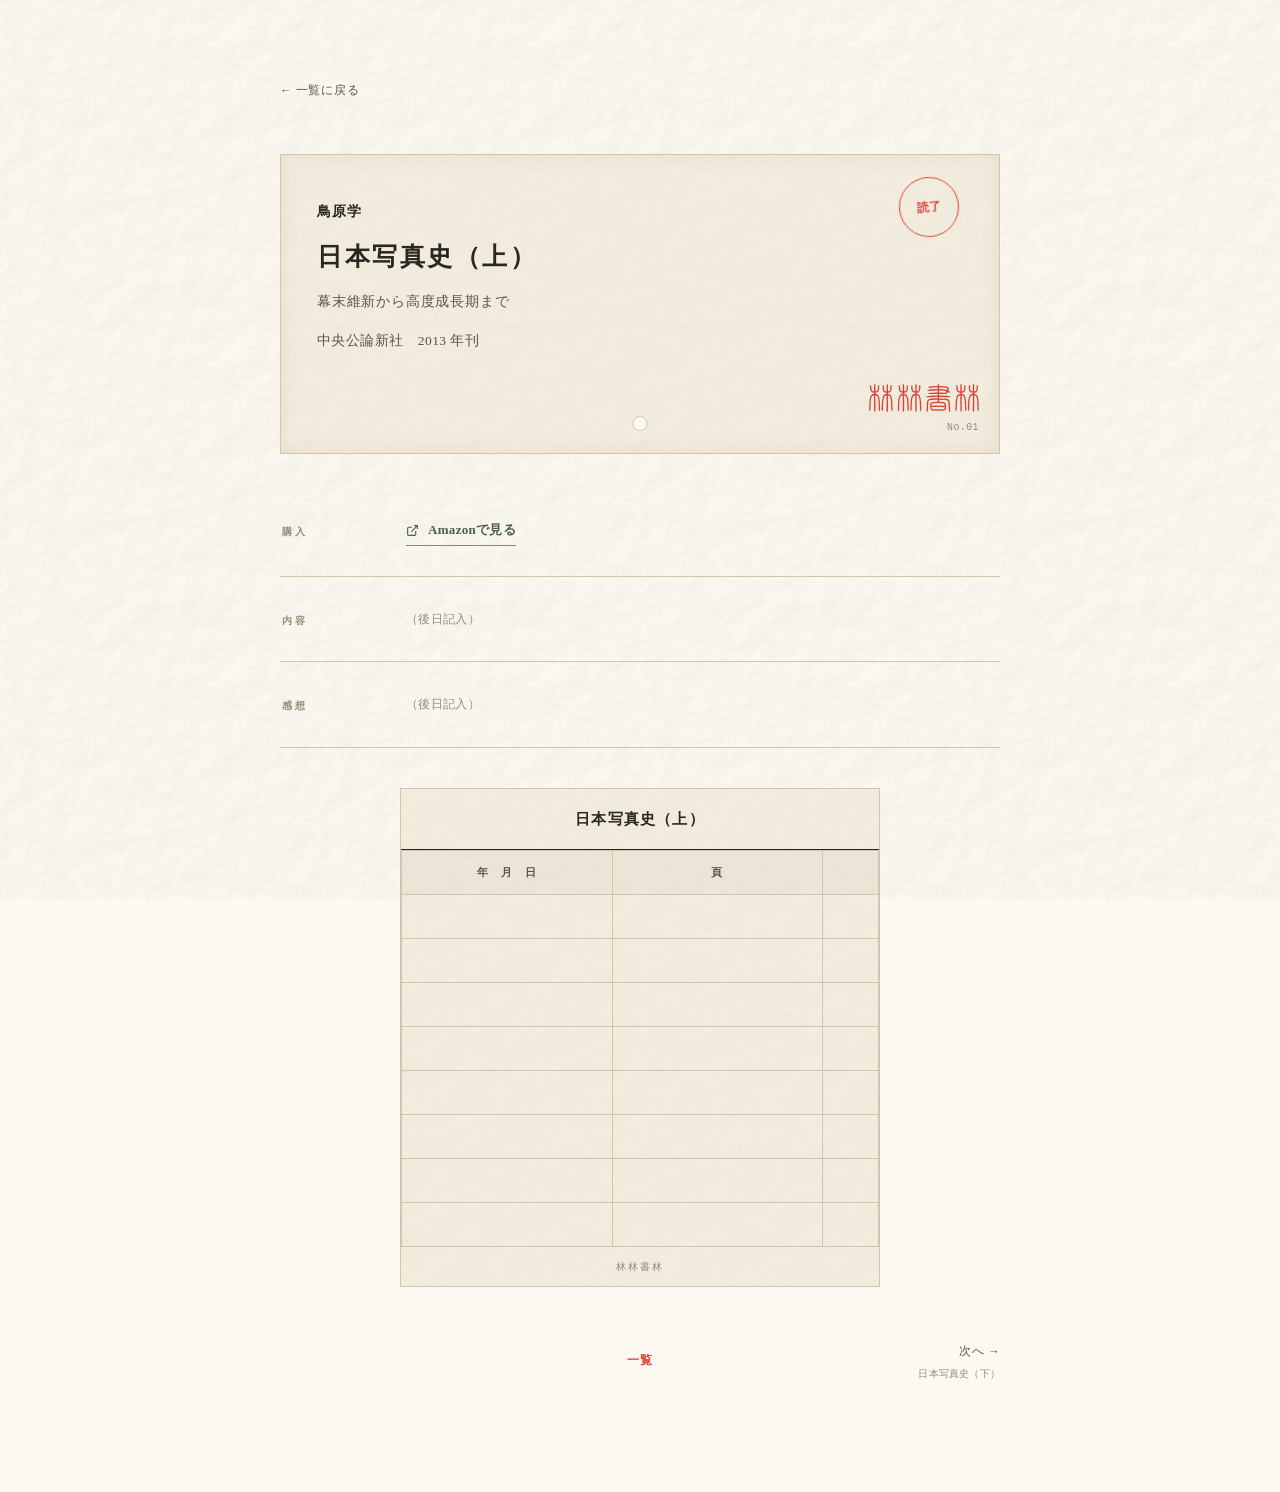
==== book.html @ 2b8a3ee2 "upgrade" ====
<!DOCTYPE html>
<html lang="ja">
<head>
<meta charset="UTF-8" />
<meta name="viewport" content="width=device-width, initial-scale=1.0" />
<link rel="icon" type="image/svg+xml" href="favicon.svg" />
<title id="page-title">林林書林</title>
<link rel="stylesheet" href="style.css" />
</head>
<body>

<svg width="0" height="0" style="position:absolute; overflow:hidden;">
  <filter id="stamp-bleed" x="-30%" y="-30%" width="160%" height="160%">
    <feTurbulence type="fractalNoise" baseFrequency="0.9" numOctaves="2" seed="7" result="noise"/>
    <feDisplacementMap in="SourceGraphic" in2="noise" scale="0.7" xChannelSelector="R" yChannelSelector="G"/>
  </filter>
  <filter id="text-bleed" x="-20%" y="-20%" width="140%" height="140%">
    <feTurbulence type="fractalNoise" baseFrequency="0.75" numOctaves="2" seed="5" result="noise"/>
    <feDisplacementMap in="SourceGraphic" in2="noise" scale="0.7" xChannelSelector="R" yChannelSelector="G"/>
  </filter>
  <filter id="logo-bleed" x="-20%" y="-20%" width="140%" height="140%">
    <feTurbulence type="fractalNoise" baseFrequency="0.6" numOctaves="2" seed="12" result="noise"/>
    <feDisplacementMap in="SourceGraphic" in2="noise" scale="0.9" xChannelSelector="R" yChannelSelector="G"/>
  </filter>
</svg>

<div class="wrap">

  <a href="index.html" class="back-link">&larr; 一覧に戻る</a>

  <article id="detail-root"></article>

  <nav class="pager" id="pager"></nav>

</div>

<script src="data.js"></script>
<script>
  const params = new URLSearchParams(window.location.search);
  let id = parseInt(params.get("id"), 10);
  if (isNaN(id) || id < 0 || id >= BOOKS.length) id = 0;

  const book = BOOKS[id];
  document.getElementById("page-title").textContent = book.title.replace(/\n/g, "") + " ｜ 林林書林";

  const num = String(id + 1).padStart(2, "0");
  const yearLine = book.origYear
    ? `${book.year} 年刊（原著 ${book.origYear} 年）`
    : `${book.year} 年刊`;

  const descText = book.description && book.description.trim()
    ? book.description
    : "（後日記入）";
  const impText = book.impression && book.impression.trim()
    ? book.impression
    : "（後日記入）";
  const descClass = book.description && book.description.trim() ? "" : " is-empty";
  const impClass = book.impression && book.impression.trim() ? "" : " is-empty";

  const status = book.status || "read";
  const stampClass = "stamp--" + status;
  const stampText = { read: "読了", reading: "読書中", unread: "未読" }[status];
  // A stable pseudo-random angle per book, like individually hand-stamped cards.
  const stampAngle = ((((id + 1) * 37) % 17) - 8) + "deg";

  // 返却期限カード風の読書記録。book.log = [{date:"48.3.-6", page:"32"}, ...] を data.js に足すと埋まる。
  const READING_LOG_ROWS = 8;
  const log = book.log || [];
  let logRowsHtml = "";
  for (let i = 0; i < READING_LOG_ROWS; i++) {
    const entry = log[i];
    if (entry) {
      const logAngle = ((((id + 1) * 37 + (i + 1) * 53) % 21) - 10) + "deg";
      logRowsHtml += `
        <tr>
          <td><span class="return-card__value">${entry.date}</span></td>
          <td><span class="return-card__value">${entry.page || ""}</span></td>
          <td class="return-card__stampcol"><span class="return-card__stamp" style="--stamp-angle: ${logAngle}"></span></td>
        </tr>`;
    } else {
      logRowsHtml += `<tr><td>&nbsp;</td><td></td><td></td></tr>`;
    }
  }

  document.getElementById("detail-root").innerHTML = `
    <div class="catalog-card">
      <div class="catalog-card__entry">
        <p class="catalog-card__author">${book.author}</p>
        <p class="catalog-card__title">${book.title}</p>
        ${book.subtitle ? `<p class="catalog-card__subtitle">${book.subtitle}</p>` : ""}
        <p class="catalog-card__pub">${book.publisher ? book.publisher + "　" : ""}${yearLine}</p>
      </div>

      <div class="stamp ${stampClass}" style="--stamp-angle: ${stampAngle}">${stampText}</div>
      <div class="catalog-card__hole"></div>
      <div class="catalog-card__reg-wrap">
        <img class="catalog-card__logo" src="logo.svg" alt="林林書林">
        <span class="catalog-card__reg">No.${num}</span>
      </div>
    </div>

    <div class="detail-body">
      <section class="detail-section">
        <span class="detail-section__label">購入</span>
        <a class="amazon-link" href="${book.amazon}" target="_blank" rel="noopener noreferrer">
          <svg viewBox="0 0 24 24" fill="none" stroke="currentColor" stroke-width="2">
            <path d="M18 13v6a2 2 0 0 1-2 2H5a2 2 0 0 1-2-2V8a2 2 0 0 1 2-2h6" />
            <polyline points="15 3 21 3 21 9" />
            <line x1="10" y1="14" x2="21" y2="3" />
          </svg>
          Amazonで見る
        </a>
      </section>

      <section class="detail-section">
        <span class="detail-section__label">内容</span>
        <p class="detail-text${descClass}">${descText}</p>
      </section>

      <section class="detail-section">
        <span class="detail-section__label">感想</span>
        <p class="detail-text${impClass}">${impText}</p>
      </section>
    </div>

    <section class="return-card">
      <div class="return-card__title">${book.title.replace(/\n/g, "")}</div>
      <table class="return-card__table">
        <thead>
          <tr>
            <th>年　月　日</th>
            <th>頁</th>
            <th class="return-card__stampcol"></th>
          </tr>
        </thead>
        <tbody>
          ${logRowsHtml}
        </tbody>
      </table>
      <div class="return-card__footer">林林書林</div>
    </section>
  `;

  const hasPrev = id > 0;
  const hasNext = id < BOOKS.length - 1;
  const prevBook = hasPrev ? BOOKS[id - 1] : null;
  const nextBook = hasNext ? BOOKS[id + 1] : null;

  document.getElementById("pager").innerHTML = `
    <a class="pager__link pager__link--prev ${hasPrev ? "" : "pager__link--disabled"}"
       href="${hasPrev ? `book.html?id=${id - 1}` : "#"}">
      <span>&larr; 前へ</span>
      ${hasPrev ? `<span class="pager__label-title">${prevBook.title}</span>` : ""}
    </a>
    <a class="pager__home" href="index.html">一覧</a>
    <a class="pager__link pager__link--next ${hasNext ? "" : "pager__link--disabled"}"
       href="${hasNext ? `book.html?id=${id + 1}` : "#"}">
      <span>次へ &rarr;</span>
      ${hasNext ? `<span class="pager__label-title">${nextBook.title}</span>` : ""}
    </a>
  `;
</script>
</body>
</html>
---- style.css ----
:root {
  --paper: #fbf9f2;
  --ink: #2b2620;
  --ink-soft: #5c5344;
  --ink-faint: #948a76;
  --line: #d1c6ac;
  --line-soft: rgba(91, 78, 55, 0.18);
  --accent: #4b5c4f;
  --accent-soft: #7c887e;
  --stamp: #d94236;;
  --serif-display: "CompositeMincho", "游明朝", "Yu Mincho", YuMincho, serif;
  --font-base: "CompositeMincho", "游明朝", "Yu Mincho", YuMincho, serif;
}

@font-face {
  font-family: "CompositeMincho";
  font-weight: 400;
  src: local("Times New Roman"), local("Times");
  unicode-range: U+0000-024F, U+2000-206F, U+2070-209F, U+20A0-20CF;
}
@font-face {
  font-family: "CompositeMincho";
  font-weight: 500;
  src: local("Times New Roman Bold"), local("Times New Roman"), local("Times");
  unicode-range: U+0000-024F, U+2000-206F, U+2070-209F, U+20A0-20CF;
}
@font-face {
  font-family: "CompositeMincho";
  font-weight: 400;
  src: local("游明朝"), local("Yu Mincho"), local("YuMincho"), local("Hiragino Mincho ProN");
  unicode-range: U+3000-30FF, U+3400-4DBF, U+4E00-9FFF, U+F900-FAFF, U+FF00-FFEF;
}
@font-face {
  font-family: "CompositeMincho";
  font-weight: 700;
  src: local("游明朝 Demibold"), local("Yu Mincho Demibold"), local("游明朝"), local("Yu Mincho"), local("YuMincho"), local("Hiragino Mincho ProN");
  unicode-range: U+3000-30FF, U+3400-4DBF, U+4E00-9FFF, U+F900-FAFF, U+FF00-FFEF;
}

* { box-sizing: border-box; }
html { scroll-behavior: smooth; }

body {
  margin: 0;
  font-family: var(--font-base);
  background-color: var(--paper);
  color: var(--ink);
  line-height: 1.9;
  letter-spacing: 0.02em;
  -webkit-font-smoothing: antialiased;
}

.site-header__eyebrow,
.site-title,
.site-meta,
.book-row__num,
.book-row__title,
.book-row__subtitle,
.book-row__author,
.book-row__year,
.book-row__publisher,
.site-footer,
.back-link,
.catalog-card__author,
.catalog-card__title,
.catalog-card__subtitle,
.catalog-card__pub,
.catalog-card__reg,
.detail-section__label,
.amazon-link,
.detail-text,
.pager__link,
.pager__home {
  filter: url(#text-bleed);
}

body::after {
  content: "";
  position: fixed;
  inset: 0;
  pointer-events: none;
  z-index: 0;
  mix-blend-mode: multiply;
  opacity: .38;
  background-image: url("data:image/svg+xml,%3Csvg xmlns='http://www.w3.org/2000/svg' width='320' height='320'%3E%3Cfilter id='p'%3E%3CfeTurbulence type='fractalNoise' baseFrequency='0.035' numOctaves='5' seed='7' stitchTiles='stitch' result='n'/%3E%3CfeDiffuseLighting in='n' lighting-color='white' surfaceScale='1.5' diffuseConstant='1.1' result='l'%3E%3CfeDistantLight azimuth='235' elevation='55'/%3E%3C/feDiffuseLighting%3E%3C/filter%3E%3Crect width='100%25' height='100%25' filter='url(%23p)'/%3E%3C/svg%3E");
  background-size: 320px 320px;
}

::selection { background: rgba(161, 61, 40, 0.15); }
a { color: inherit; text-decoration: none; }

.wrap {
  position: relative;
  z-index: 1;
  width: min(100% - 40px, 720px);
  margin: 0 auto;
  padding: 74px 0 110px;
}

.site-header { margin-bottom: 46px; }

.site-header__eyebrow,
.detail-section__label {
  display: block;
  font-size: 10px;
  font-weight: 600;
  letter-spacing: .3em;
  text-transform: uppercase;
  color: var(--ink-faint);
}

.site-header__eyebrow { margin-bottom: 10px; }

.site-title {
  font-family: var(--serif-display);
  font-size: clamp(28px, 4.5vw, 38px);
  font-weight: 600;
  line-height: 1.4;
  letter-spacing: .1em;
  margin: 0 0 22px;
}

.site-logo {
  display: block;
  width: clamp(240px, 55vw, 420px);
  height: auto;
  filter: url(#logo-bleed);
}

.site-meta {
  display: grid;
  grid-template-columns: 1fr auto;
  gap: 18px;
  align-items: end;
  padding-top: 14px;
  border-top: 1px solid var(--line);
  font-size: 12px;
  color: var(--ink-soft);
}
.site-meta__count { font-variant-numeric: tabular-nums; }

.status-legend {
  display: flex;
  flex-wrap: wrap;
  gap: 8px 16px;
  margin: 0 0 6px;
  padding: 0;
  list-style: none;
  font-size: 10.5px;
  color: var(--ink-faint);
}
.status-legend li { display: inline-flex; align-items: center; gap: 7px; }

.book-list { list-style: none; margin: 0; padding: 0; }
.book-row { margin: 0; border-bottom: 1px solid var(--line); }
.book-row:first-child { border-top: 1px solid var(--line); }

.book-row a {
  display: grid;
  grid-template-columns: 40px minmax(0, 1fr) auto;
  grid-template-areas:
    "num title year"
    "num subtitle year"
    "num author publisher";
  column-gap: 18px;
  row-gap: 5px;
  padding: 22px 4px 21px 2px;
  transition: background-color .15s ease;
}

.book-row a:hover,
.book-row a:focus-visible { background: rgba(91, 78, 55, .05); }
.book-row a:focus-visible { outline: 1px solid var(--accent-soft); outline-offset: -2px; }

.book-row__num {
  grid-area: num;
  font-family: var(--serif-display);
  font-size: 12px;
  color: var(--ink-faint);
  font-variant-numeric: tabular-nums;
  letter-spacing: .06em;
  padding-top: 3px;
}
.book-row__title {
  grid-area: title;
  font-family: var(--serif-display);
  font-size: 17px;
  font-weight: 600;
  line-height: 1.6;
  letter-spacing: .03em;
  overflow-wrap: anywhere;
  white-space: pre-line;
}
.book-row__subtitle { grid-area: subtitle; font-size: 11.5px; line-height: 1.6; color: var(--ink-soft); }
.book-row__author { grid-area: author; margin-top: 5px; font-size: 12px; line-height: 1.6; color: var(--ink-soft); }
.book-row__year {
  grid-area: year;
  justify-self: end;
  align-self: start;
  display: inline-flex;
  align-items: center;
  gap: 8px;
  font-size: 11px;
  color: var(--ink-faint);
  white-space: nowrap;
  font-variant-numeric: tabular-nums;
  padding-top: 4px;
}
.book-row__publisher { grid-area: publisher; justify-self: end; align-self: end; margin-top: 5px; font-size: 10.5px; color: var(--ink-faint); white-space: nowrap; }

.status-dot { width: 6px; height: 6px; border-radius: 50%; flex: 0 0 auto; display: inline-block; }
.status-dot--read { background: var(--stamp); }
.status-dot--reading { background: var(--accent); }
.status-dot--unread { background: transparent; border: 1px solid var(--ink-faint); }

.site-footer { margin-top: 50px; font-family: var(--serif-display); font-size: 11px; color: var(--ink-faint); letter-spacing: .12em; text-align: center; }

.back-link {
  display: inline-flex;
  align-items: center;
  gap: 8px;
  margin-bottom: 52px;
  font-size: 11.5px;
  letter-spacing: .06em;
  color: var(--ink-soft);
  transition: color .15s ease;
}
.back-link:hover { color: var(--stamp); }


.catalog-card {
  position: relative;
  isolation: isolate;
  min-height: 300px;
  background: #f6f0e2;
  border: 1px solid var(--line);
  padding: 44px 36px 52px;
  margin-bottom: 34px;
  overflow: hidden;
}

.catalog-card::before {
  content: "";
  position: absolute;
  inset: 0;
  z-index: 0;
  pointer-events: none;
  mix-blend-mode: multiply;
  opacity: .32;
  background-image:
    url("data:image/svg+xml,%3Csvg xmlns='http://www.w3.org/2000/svg' width='170' height='170'%3E%3Cfilter id='cg'%3E%3CfeTurbulence type='fractalNoise' baseFrequency='0.035' numOctaves='3' seed='31' stitchTiles='stitch' result='n'/%3E%3CfeDiffuseLighting in='n' lighting-color='white' surfaceScale='1.1' diffuseConstant='1' result='l'%3E%3CfeDistantLight azimuth='250' elevation='60'/%3E%3C/feDiffuseLighting%3E%3C/filter%3E%3Crect width='100%25' height='100%25' filter='url(%23cg)'/%3E%3C/svg%3E");
  background-size: 170px 170px;
}
.catalog-card::after {
  content: "";
  position: absolute;
  inset: 0;
  z-index: 0;
  pointer-events: none;
  box-shadow: inset 0 0 18px rgba(150, 108, 45, .1);
}

.stamp,
.catalog-card__hole,
.catalog-card__reg,
.catalog-card__reg-wrap,
.catalog-card__logo {
  position: relative;
  z-index: 1;
}

.catalog-card__entry {
  position: relative;
  z-index: 1;
  display: flex;
  flex-direction: column;
  gap: 11px;
  padding-right: 104px;
}

.catalog-card__author {
  margin: 0;
  font-family: var(--serif-display);
  font-weight: 700;
  font-size: 14px;
  letter-spacing: .06em;
}

.catalog-card__title {
  margin: 0;
  font-family: var(--serif-display);
  font-weight: 600;
  font-size: 25px;
  line-height: 1.65;
  letter-spacing: .1em;
  white-space: pre-line;
}

.catalog-card__subtitle {
  margin: 0;
  font-size: 13.5px;
  letter-spacing: .06em;
  color: var(--ink-soft);
}

.catalog-card__pub {
  margin: 3px 0 0;
  font-size: 13.5px;
  letter-spacing: .03em;
  color: var(--ink-soft);
  font-variant-numeric: tabular-nums;
}

.catalog-card .stamp {
  position: absolute;
  top: 22px;
  right: 40px;
  bottom: auto;
  left: auto;
}

.catalog-card__hole {
  position: absolute;
  bottom: 22px;
  left: 50%;
  transform: translateX(-50%);
  width: 15px;
  height: 15px;
  border-radius: 50%;
  background: var(--paper);
  border: 1px solid var(--line);
}

.catalog-card__reg-wrap {
  position: absolute;
  bottom: 16px;
  right: 20px;
  display: flex;
  flex-direction: column;
  align-items: flex-end;
  gap: 6px;
}

.catalog-card__logo {
  display: block;
  width: 110px;
  height: auto;
  filter: url(#logo-bleed);
}

.catalog-card__reg {
  font-family: "Courier New", Courier, monospace;
  font-size: 10px;
  letter-spacing: .04em;
  color: var(--ink-faint);
}

.stamp {
  position: absolute;
  top: 4px;
  right: 4px;
  width: 60px;
  height: 60px;
  border-radius: 50%;
  display: grid;
  place-items: center;
  font-family: var(--serif-display);
  font-size: 11.5px;
  font-weight: 700;
  line-height: 1.3;
  letter-spacing: .04em;
  text-align: center;
  transform: rotate(var(--stamp-angle, -6deg));
  background: transparent;
  filter: url(#stamp-bleed);
}

.stamp--read {
  color: var(--stamp);
  border: 1.4px solid var(--stamp);
}
.stamp--reading {
  color: var(--accent);
  border: 1.4px solid var(--accent);
}
.stamp--unread {
  color: var(--ink-faint);
  border: 1.4px dashed var(--ink-faint);
}

.detail-body { margin-top: 6px; }
.detail-section { display: grid; grid-template-columns: 100px minmax(0, 1fr); gap: 24px; padding: 30px 2px; border-bottom: 1px solid var(--line); }
.detail-section__label { padding-top: 4px; }
.amazon-link { width: fit-content; display: inline-flex; align-items: center; gap: 9px; font-size: 13px; font-weight: 600; color: var(--accent); border-bottom: 1px solid var(--accent-soft); padding-bottom: 2px; transition: color .15s ease, border-color .15s ease; }
.amazon-link:hover { color: var(--stamp); border-color: var(--stamp); }
.amazon-link svg { width: 13px; height: 13px; }
.detail-text { margin: 0; font-size: 14px; line-height: 2.05; white-space: pre-wrap; text-align: justify;}
.detail-text.is-empty { color: var(--ink-faint); font-size: 12px; }

/* 図書館の返却期限カード風。読んだ日とページを記録する */
.return-card {
  position: relative;
  isolation: isolate;
  background: #f6f0e2;
  border: 1px solid var(--line);
  margin: 40px auto 0;
  max-width: 480px;
  overflow: hidden;
}

.return-card::before {
  content: "";
  position: absolute;
  inset: 0;
  z-index: 0;
  pointer-events: none;
  mix-blend-mode: multiply;
  opacity: .32;
  background-image:
    url("data:image/svg+xml,%3Csvg xmlns='http://www.w3.org/2000/svg' width='170' height='170'%3E%3Cfilter id='rg'%3E%3CfeTurbulence type='fractalNoise' baseFrequency='0.035' numOctaves='3' seed='44' stitchTiles='stitch' result='n'/%3E%3CfeDiffuseLighting in='n' lighting-color='white' surfaceScale='1.1' diffuseConstant='1' result='l'%3E%3CfeDistantLight azimuth='250' elevation='60'/%3E%3C/feDiffuseLighting%3E%3C/filter%3E%3Crect width='100%25' height='100%25' filter='url(%23rg)'/%3E%3C/svg%3E");
  background-size: 170px 170px;
}

.return-card__title,
.return-card__table,
.return-card__footer {
  position: relative;
  z-index: 1;
}

.return-card__title {
  text-align: center;
  font-family: var(--serif-display);
  font-weight: 700;
  font-size: 15px;
  letter-spacing: .08em;
  padding: 16px 20px;
  border-bottom: 1px solid var(--ink);
  filter: url(#text-bleed);
}

.return-card__table {
  width: 100%;
  border-collapse: collapse;
  table-layout: fixed;
}

.return-card__table th,
.return-card__table td {
  position: relative;
  border: 1px solid var(--line);
  padding: 9px 10px;
  font-size: 12.5px;
  text-align: center;
  vertical-align: middle;
  font-variant-numeric: tabular-nums;
  height: 44px;
}

.return-card__table th {
  font-weight: 600;
  font-size: 11px;
  letter-spacing: .1em;
  color: var(--ink-soft);
  background: rgba(43, 38, 32, .03);
}

.return-card__value {
  position: absolute;
  inset: 9px 10px;
  display: flex;
  align-items: center;
  justify-content: center;
  font-family: var(--serif-display);
  font-weight: 700;
  font-size: 13.5px;
  letter-spacing: .04em;
  line-height: 1.3;
  filter: url(#text-bleed);
}

.return-card__table th:first-child,
.return-card__table th:nth-child(2),
.return-card__table td:first-child,
.return-card__table td:nth-child(2) {
  width: calc((100% - 56px) / 2);
}

.return-card__stampcol { width: 56px; }

.return-card__stamp {
  position: absolute;
  top: 50%;
  left: 50%;
  width: 40px;
  height: 40px;
  margin: -15px 0 0 -15px;
  background-image: url("stamp.svg");
  background-size: contain;
  background-repeat: no-repeat;
  background-position: center;
  transform: rotate(var(--stamp-angle, -6deg));
  filter: url(#stamp-bleed);
}

.return-card__footer {
  text-align: center;
  padding: 10px;
  font-family: var(--serif-display);
  font-size: 10px;
  letter-spacing: .18em;
  color: var(--ink-faint);
  filter: url(#text-bleed);
}

.pager {
  display: grid;
  grid-template-columns: 1fr auto 1fr;
  align-items: center;
  margin-top: 54px;
  font-size: 11.5px;
  letter-spacing: .05em;
}
.pager__link { color: var(--ink-soft); transition: color .15s ease; }
.pager__link:hover { color: var(--stamp); }
.pager__link--prev { justify-self: start; }
.pager__link--next { justify-self: end; text-align: right; }
.pager__link--disabled { visibility: hidden; }
.pager__home { justify-self: center; color: var(--stamp); font-weight: 600; }
.pager__label-title { display: block; max-width: 180px; margin-top: 4px; color: var(--ink-faint); font-family: var(--serif-display); font-size: 10px; line-height: 1.45; letter-spacing: .02em; }

@media (max-width: 620px) {
  .site-header__eyebrow,
  .site-title,
  .site-meta,
  .book-row__num,
  .book-row__title,
  .book-row__subtitle,
  .book-row__author,
  .book-row__year,
  .book-row__publisher,
  .site-footer,
  .back-link,
  .catalog-card__label,
  .catalog-card__author,
  .catalog-card__title,
  .catalog-card__subtitle,
  .catalog-card__pub,
  .catalog-card__reg,
  .detail-section__label,
  .amazon-link,
  .detail-text,
  .return-card__title,
  .return-card__value,
  .return-card__footer,
  .pager__link,
  .pager__home {
    filter: none;
  }
  .wrap { width: min(100% - 32px, 720px); padding: 46px 0 84px; }
  .site-header { margin-bottom: 34px; }
  .site-title { font-size: 27px; margin-bottom: 16px; }
  .status-legend { gap: 6px 13px; }
  .book-row a {
    grid-template-columns: 28px minmax(0, 1fr);
    grid-template-areas:
      "num title"
      "num subtitle"
      "num author"
      "num year"
      "num publisher";
    padding: 19px 2px;
    column-gap: 10px;
  }
  .book-row__title { font-size: 15.5px; }
  .book-row__year,
  .book-row__publisher { justify-self: start; padding-top: 3px; }
  .catalog-card { padding: 36px 22px 60px; min-height: 280px; }
  .catalog-card__entry { padding-right: 84px; }
  .catalog-card__title { font-size: 16.5px; letter-spacing: .06em; }
  .catalog-card .stamp { top: 12px; right: 20px; }
  .catalog-card__reg-wrap { right: 22px; }
  .detail-section { grid-template-columns: 1fr; gap: 10px; padding: 24px 2px; }
  .return-card__title { font-size: 13.5px; padding: 13px 14px; }
  .return-card__table th,
  .return-card__table td { padding: 7px 6px; font-size: 11.5px; }
  .return-card__value { inset: 7px 6px; }
  .return-card__stampcol { width: 44px; }
  .return-card__table th:first-child,
  .return-card__table th:nth-child(2),
  .return-card__table td:first-child,
  .return-card__table td:nth-child(2) { width: calc((100% - 44px) / 2); }
  .return-card__stamp { width: 24px; height: 24px; margin: -12px 0 0 -12px; }
  .pager__label-title { display: none; }
}

@media (prefers-reduced-motion: reduce) {
  * { transition: none !important; scroll-behavior: auto !important; }
}
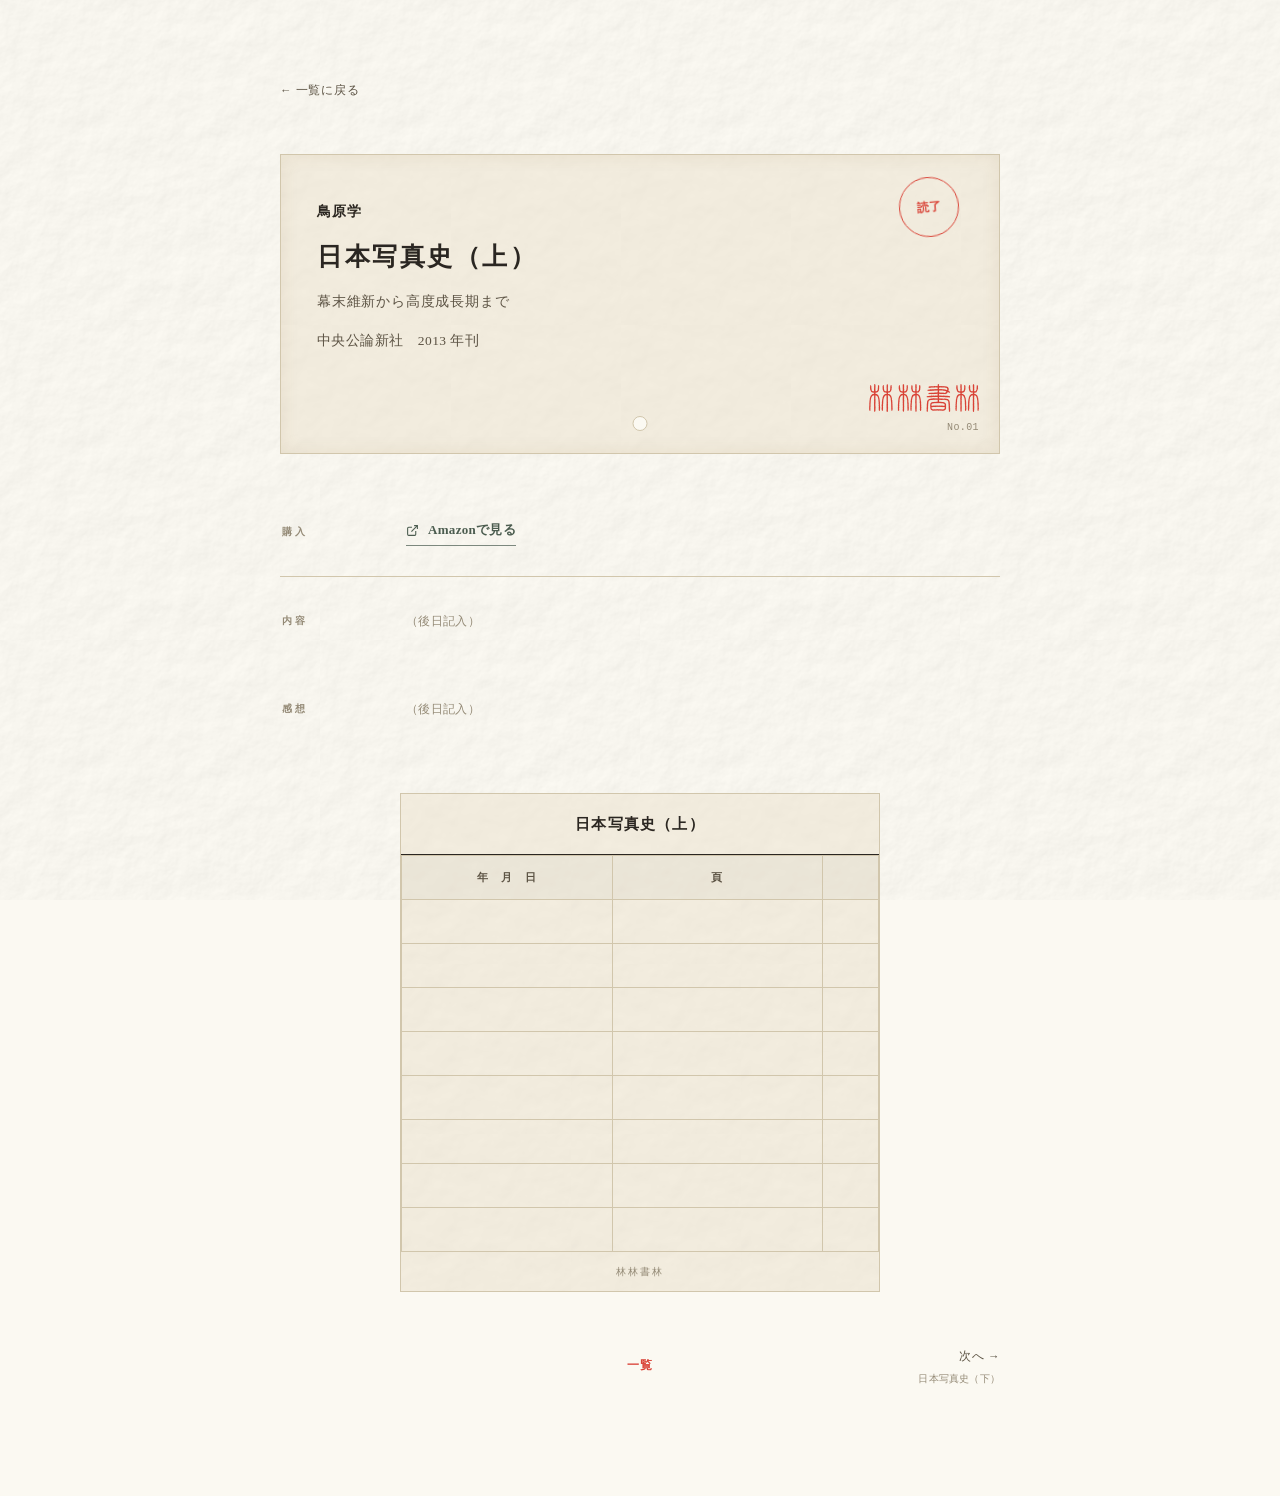
==== commit 7f3d25a4: "upgrade" ====
--- a/book.html
+++ b/book.html
@@ -51,11 +51,22 @@
   const descText = book.description && book.description.trim()
     ? book.description
     : "（後日記入）";
-  const impText = book.impression && book.impression.trim()
-    ? book.impression
-    : "（後日記入）";
   const descClass = book.description && book.description.trim() ? "" : " is-empty";
-  const impClass = book.impression && book.impression.trim() ? "" : " is-empty";
+
+  // 感想は日付付きで増やしていける配列方式。
+  // book.impressions = [{ date: "26.7.12", text: "..." }, ...] を data.js に足すたびに1件ずつ増える。
+  const impressions = book.impressions || [];
+  let impressionsHtml = "";
+  if (impressions.length) {
+    impressionsHtml = impressions.map((entry, i) => `
+      <details class="impression-entry"${i === impressions.length - 1 ? " open" : ""}>
+        <summary class="impression-entry__date">${entry.date || "（日付未記入）"}</summary>
+        <p class="detail-text">${entry.text}</p>
+      </details>
+    `).join("");
+  } else {
+    impressionsHtml = `<p class="detail-text is-empty">（後日記入）</p>`;
+  }
 
   const status = book.status || "read";
   const stampClass = "stamp--" + status;
@@ -117,9 +128,11 @@
         <p class="detail-text${descClass}">${descText}</p>
       </section>
 
-      <section class="detail-section">
+      <section class="detail-section detail-section--impressions">
         <span class="detail-section__label">感想</span>
-        <p class="detail-text${impClass}">${impText}</p>
+        <div class="detail-impressions">
+          ${impressionsHtml}
+        </div>
       </section>
     </div>
 
--- a/style.css
+++ b/style.css
@@ -69,6 +69,7 @@
 .detail-section__label,
 .amazon-link,
 .detail-text,
+.detail-date,
 .pager__link,
 .pager__home {
   filter: url(#text-bleed);
@@ -390,14 +391,80 @@
 
 .detail-body { margin-top: 6px; }
 .detail-section { display: grid; grid-template-columns: 100px minmax(0, 1fr); gap: 24px; padding: 30px 2px; border-bottom: 1px solid var(--line); }
+.detail-section--impressions { border-bottom: none; }
+.detail-section:has(+ .detail-section--impressions) { border-bottom: none; }
+.detail-section__label { padding-top: 4px; }
 .detail-section__label { padding-top: 4px; }
 .amazon-link { width: fit-content; display: inline-flex; align-items: center; gap: 9px; font-size: 13px; font-weight: 600; color: var(--accent); border-bottom: 1px solid var(--accent-soft); padding-bottom: 2px; transition: color .15s ease, border-color .15s ease; }
 .amazon-link:hover { color: var(--stamp); border-color: var(--stamp); }
 .amazon-link svg { width: 13px; height: 13px; }
-.detail-text { margin: 0; font-size: 14px; line-height: 2.05; white-space: pre-wrap; text-align: justify;}
-.detail-text.is-empty { color: var(--ink-faint); font-size: 12px; }
-
-/* 図書館の返却期限カード風。読んだ日とページを記録する */
+.detail-text {
+  margin: 0;
+  font-size: 14px;
+  line-height: 28px;
+  white-space: pre-wrap;
+  text-align: justify;
+  background-image: linear-gradient(to bottom, transparent 27px, var(--line-soft) 27px, var(--line-soft) 28px, transparent 28px);
+  background-size: 100% 28px;
+  background-repeat: repeat-y;
+  background-origin: content-box;
+}
+.detail-text a {text-decoration: underline; text-underline-offset: 2px; text-decoration-thickness: 0.5px}
+.detail-text.is-empty { color: var(--ink-faint); font-size: 12px; background-image: none; }
+
+.detail-date {
+  margin: 6px 0 0;
+  text-align: right;
+  font-family: var(--serif-display);
+  font-size: 12px;
+  letter-spacing: .06em;
+  color: var(--ink-faint);
+  font-variant-numeric: tabular-nums;
+}
+
+.impression-entry {
+  border-bottom: 1px dashed var(--line);   /* ← 各項目の下線。太さ・色・実線/点線はここ */
+}
+.impression-entry:first-of-type {
+  border-top: 1px dashed var(--line);      /* ← 一番上の項目にも上線をつけている */
+}
+.impression-entry .detail-text {
+  padding: 4px 0 18px;                     /* ← 開いたときの文章の余白 */
+}
+
+.impression-entry__date {
+  display: flex;
+  align-items: center;
+  gap: 10px;
+  padding: 14px 24px 14px 0;                /* ← 日付部分（クリックできる帯）の余白の大きさ */
+  cursor: pointer;
+  font-family: var(--serif-display);
+  font-size: 13px;                          /* ← 日付の文字サイズ */
+  font-weight: 700;
+  letter-spacing: .05em;
+  color: var(--ink-soft);                   /* ← 日付の文字色（閉じてる時） */
+  filter: url(#text-bleed);
+}
+
+.impression-entry__date::after {
+  content: "＋";                            /* ← 閉じてる時のマーク。好きな記号に変えられる */
+  right: 2px;
+  font-size: 13px;
+  color: var(--ink-faint);                  /* ← マークの色 */
+}
+.impression-entry[open] > .impression-entry__date::after {
+  content: "－";                            /* ← 開いてる時のマーク */
+}
+.impression-entry__date:hover {
+  color: var(--stamp);
+}
+
+.detail-impressions .detail-text-wrap + .detail-text-wrap {
+  margin-top: 26px;
+  padding-top: 26px;
+  border-top: 1px dashed var(--line);
+}
+
 .return-card {
   position: relative;
   isolation: isolate;
@@ -530,33 +597,6 @@
 .pager__label-title { display: block; max-width: 180px; margin-top: 4px; color: var(--ink-faint); font-family: var(--serif-display); font-size: 10px; line-height: 1.45; letter-spacing: .02em; }
 
 @media (max-width: 620px) {
-  .site-header__eyebrow,
-  .site-title,
-  .site-meta,
-  .book-row__num,
-  .book-row__title,
-  .book-row__subtitle,
-  .book-row__author,
-  .book-row__year,
-  .book-row__publisher,
-  .site-footer,
-  .back-link,
-  .catalog-card__label,
-  .catalog-card__author,
-  .catalog-card__title,
-  .catalog-card__subtitle,
-  .catalog-card__pub,
-  .catalog-card__reg,
-  .detail-section__label,
-  .amazon-link,
-  .detail-text,
-  .return-card__title,
-  .return-card__value,
-  .return-card__footer,
-  .pager__link,
-  .pager__home {
-    filter: none;
-  }
   .wrap { width: min(100% - 32px, 720px); padding: 46px 0 84px; }
   .site-header { margin-bottom: 34px; }
   .site-title { font-size: 27px; margin-bottom: 16px; }
@@ -590,7 +630,7 @@
   .return-card__table th:nth-child(2),
   .return-card__table td:first-child,
   .return-card__table td:nth-child(2) { width: calc((100% - 44px) / 2); }
-  .return-card__stamp { width: 24px; height: 24px; margin: -12px 0 0 -12px; }
+  .return-card__stamp { width: 38px; height: 38px; margin: -12px 0 0 -12px; }
   .pager__label-title { display: none; }
 }
 
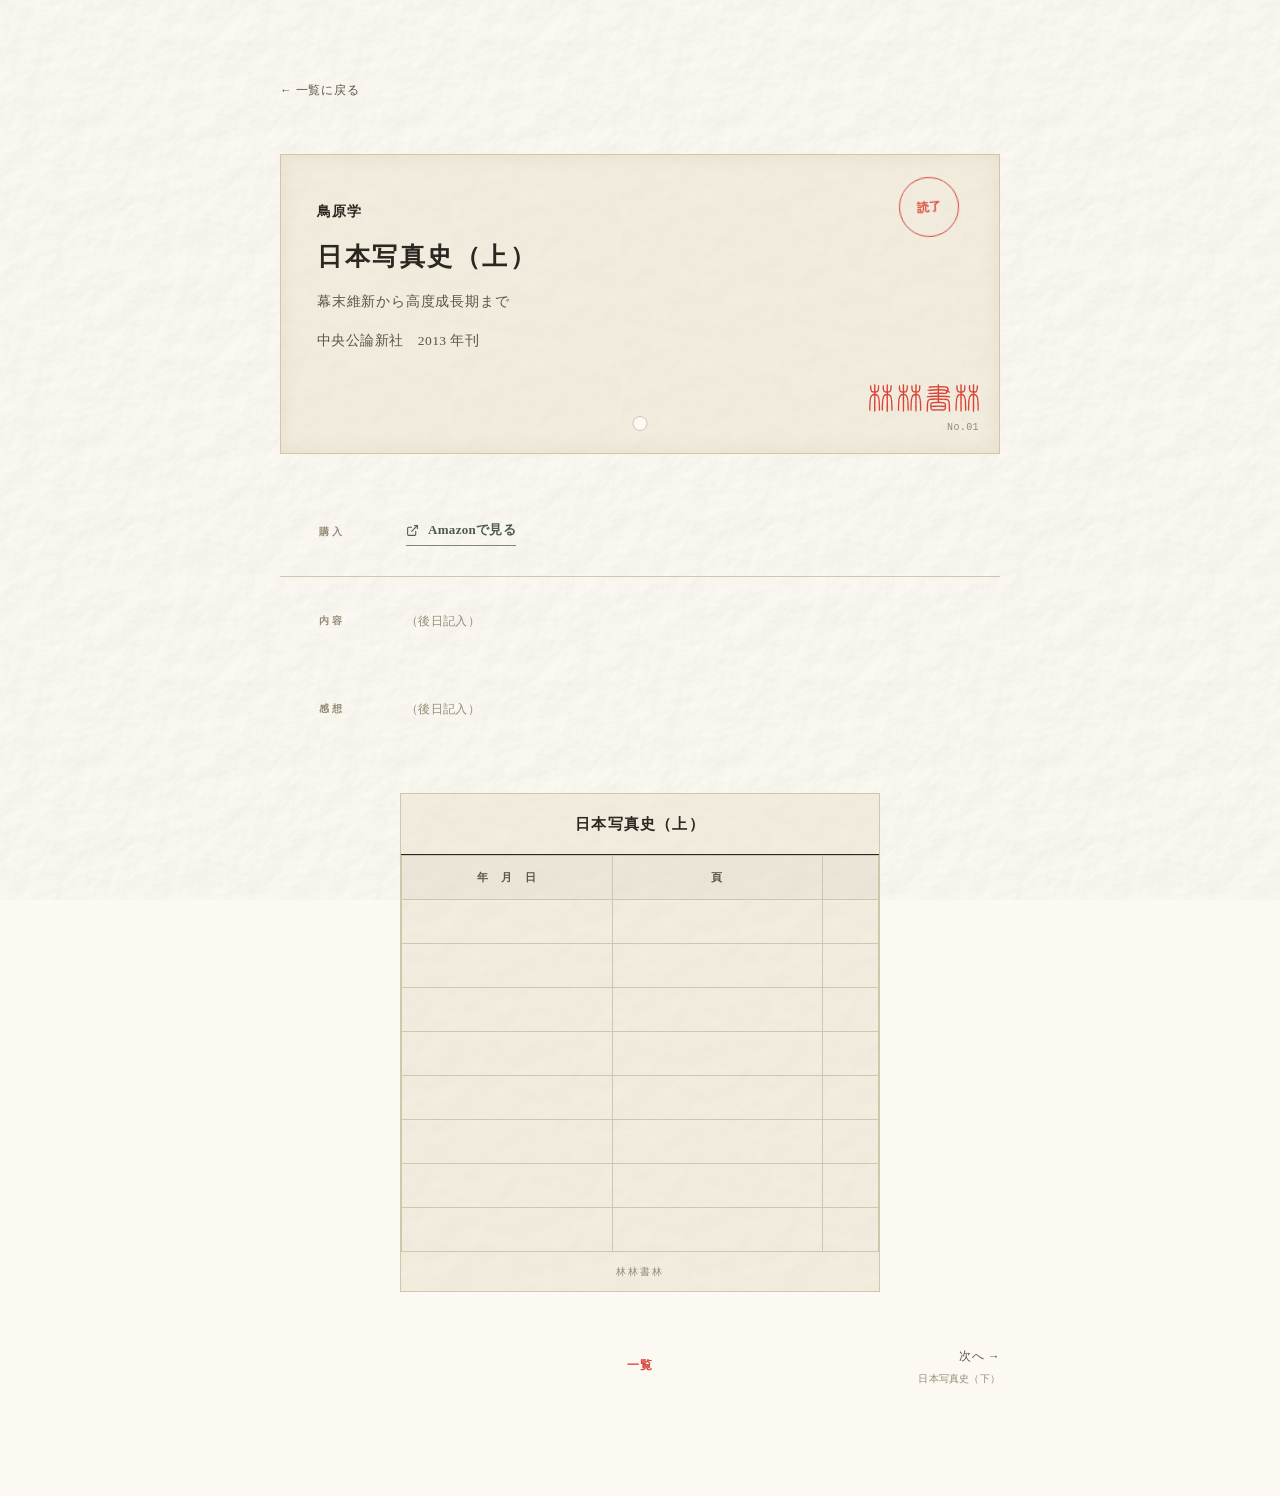
==== commit 050bac49: "upgrade" ====
--- a/book.html
+++ b/book.html
@@ -53,13 +53,11 @@
     : "（後日記入）";
   const descClass = book.description && book.description.trim() ? "" : " is-empty";
 
-  // 感想は日付付きで増やしていける配列方式。
-  // book.impressions = [{ date: "26.7.12", text: "..." }, ...] を data.js に足すたびに1件ずつ増える。
   const impressions = book.impressions || [];
   let impressionsHtml = "";
-  if (impressions.length) {
+ if (impressions.length) {
     impressionsHtml = impressions.map((entry, i) => `
-      <details class="impression-entry"${i === impressions.length - 1 ? " open" : ""}>
+      <details class="impression-entry" close>
         <summary class="impression-entry__date">${entry.date || "（日付未記入）"}</summary>
         <p class="detail-text">${entry.text}</p>
       </details>
@@ -74,7 +72,6 @@
   // A stable pseudo-random angle per book, like individually hand-stamped cards.
   const stampAngle = ((((id + 1) * 37) % 17) - 8) + "deg";
 
-  // 返却期限カード風の読書記録。book.log = [{date:"48.3.-6", page:"32"}, ...] を data.js に足すと埋まる。
   const READING_LOG_ROWS = 8;
   const log = book.log || [];
   let logRowsHtml = "";
--- a/style.css
+++ b/style.css
@@ -107,6 +107,7 @@
   font-weight: 600;
   letter-spacing: .3em;
   text-transform: uppercase;
+  text-align: center;
   color: var(--ink-faint);
 }
 
@@ -125,6 +126,7 @@
   display: block;
   width: clamp(240px, 55vw, 420px);
   height: auto;
+  margin: 0 auto;
   filter: url(#logo-bleed);
 }
 
@@ -423,37 +425,37 @@
 }
 
 .impression-entry {
-  border-bottom: 1px dashed var(--line);   /* ← 各項目の下線。太さ・色・実線/点線はここ */
+  border-bottom: 1px dashed var(--line);
 }
 .impression-entry:first-of-type {
-  border-top: 1px dashed var(--line);      /* ← 一番上の項目にも上線をつけている */
+  border-top: 1px dashed var(--line);
 }
 .impression-entry .detail-text {
-  padding: 4px 0 18px;                     /* ← 開いたときの文章の余白 */
+  padding: 4px 0 18px;
 }
 
 .impression-entry__date {
   display: flex;
   align-items: center;
   gap: 10px;
-  padding: 14px 24px 14px 0;                /* ← 日付部分（クリックできる帯）の余白の大きさ */
+  padding: 14px 24px 14px 0;
   cursor: pointer;
   font-family: var(--serif-display);
-  font-size: 13px;                          /* ← 日付の文字サイズ */
+  font-size: 13px;
   font-weight: 700;
   letter-spacing: .05em;
-  color: var(--ink-soft);                   /* ← 日付の文字色（閉じてる時） */
+  color: var(--ink-soft);
   filter: url(#text-bleed);
 }
 
 .impression-entry__date::after {
-  content: "＋";                            /* ← 閉じてる時のマーク。好きな記号に変えられる */
+  content: "＋ ひらく";
   right: 2px;
-  font-size: 13px;
-  color: var(--ink-faint);                  /* ← マークの色 */
+  font-size: 11px;
+  color: var(--ink-faint);
 }
 .impression-entry[open] > .impression-entry__date::after {
-  content: "－";                            /* ← 開いてる時のマーク */
+  content: "− とじる";
 }
 .impression-entry__date:hover {
   color: var(--stamp);
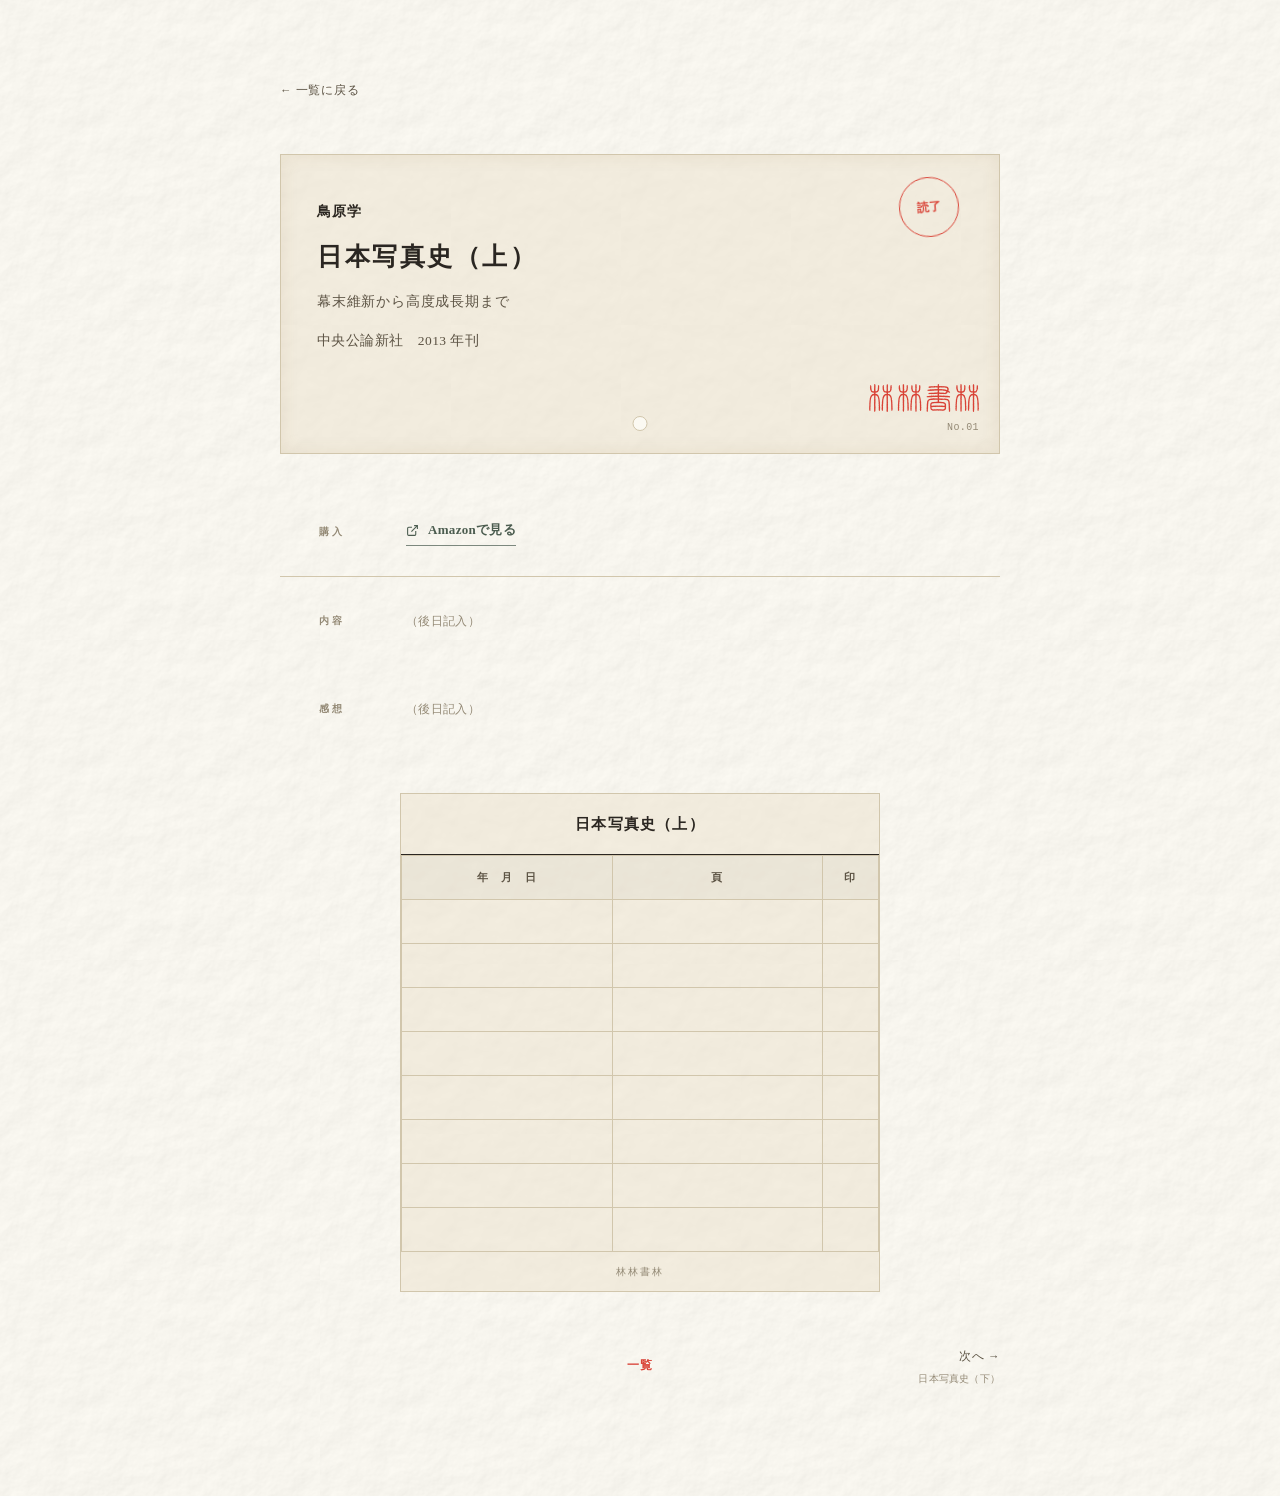
==== commit 3093538f: "upgrade" ====
--- a/book.html
+++ b/book.html
@@ -53,11 +53,13 @@
     : "（後日記入）";
   const descClass = book.description && book.description.trim() ? "" : " is-empty";
 
+  // 感想は日付付きで増やしていける配列方式。
+  // book.impressions = [{ date: "26.7.12", text: "..." }, ...] を data.js に足すたびに1件ずつ増える。
   const impressions = book.impressions || [];
   let impressionsHtml = "";
- if (impressions.length) {
+  if (impressions.length) {
     impressionsHtml = impressions.map((entry, i) => `
-      <details class="impression-entry" close>
+      <details class="impression-entry" open>
         <summary class="impression-entry__date">${entry.date || "（日付未記入）"}</summary>
         <p class="detail-text">${entry.text}</p>
       </details>
@@ -72,6 +74,7 @@
   // A stable pseudo-random angle per book, like individually hand-stamped cards.
   const stampAngle = ((((id + 1) * 37) % 17) - 8) + "deg";
 
+  // 返却期限カード風の読書記録。book.log = [{date:"48.3.-6", page:"32"}, ...] を data.js に足すと埋まる。
   const READING_LOG_ROWS = 8;
   const log = book.log || [];
   let logRowsHtml = "";
@@ -140,7 +143,7 @@
           <tr>
             <th>年　月　日</th>
             <th>頁</th>
-            <th class="return-card__stampcol"></th>
+            <th class="return-card__stampcol">印</th>
           </tr>
         </thead>
         <tbody>
--- a/style.css
+++ b/style.css
@@ -42,6 +42,7 @@
 
 body {
   margin: 0;
+  position: relative;
   font-family: var(--font-base);
   background-color: var(--paper);
   color: var(--ink);
@@ -77,7 +78,7 @@
 
 body::after {
   content: "";
-  position: fixed;
+  position: absolute;
   inset: 0;
   pointer-events: none;
   z-index: 0;
